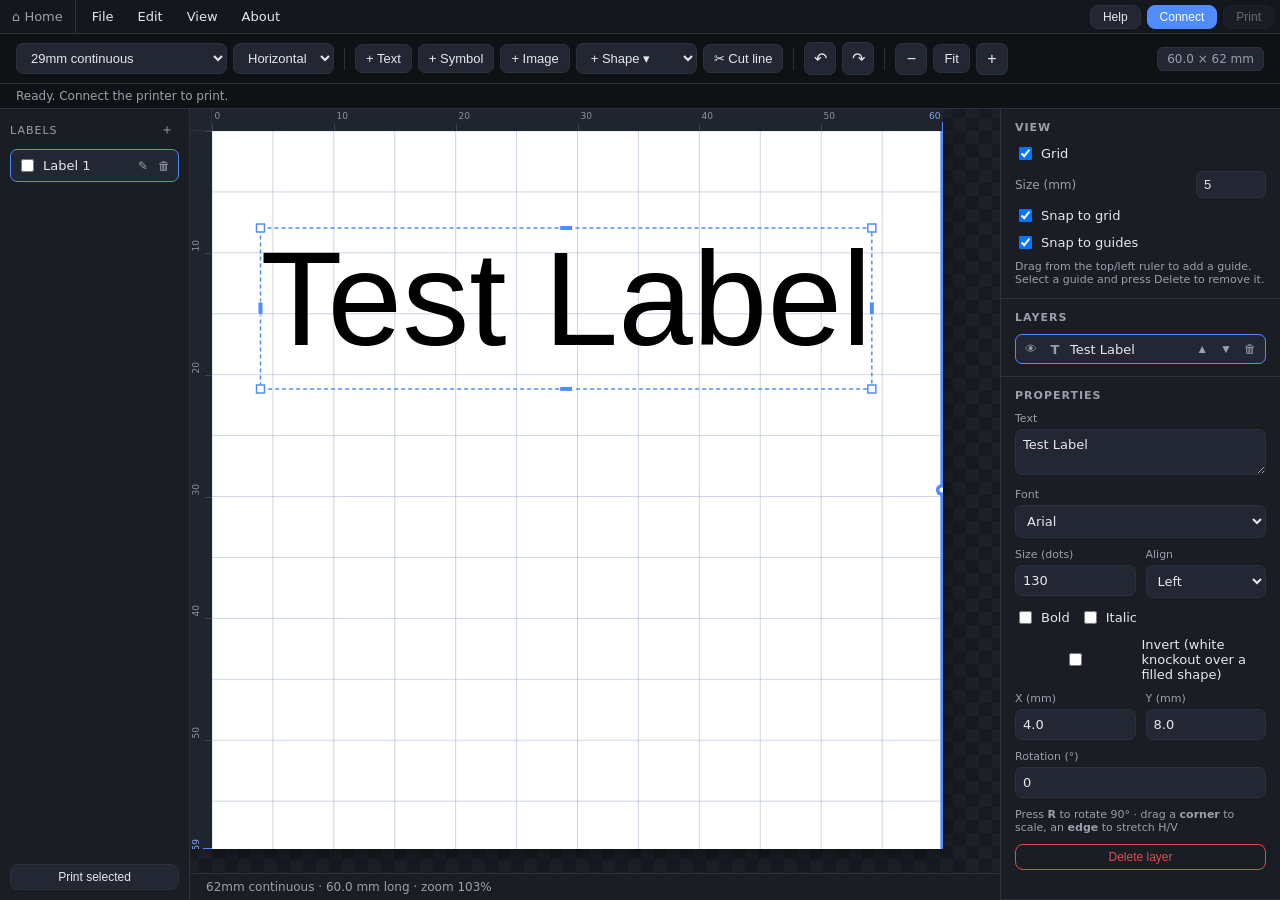
==== app.html @ 12573961 "add landing page, move editor to app.html" ====
<!DOCTYPE html>
<html lang="en">
<head>
  <meta charset="UTF-8" />
  <meta name="viewport" content="width=device-width, initial-scale=1.0" />
  <title>QL-700 Label Studio</title>
  <meta name="theme-color" content="#181b22" />
  <link rel="manifest" href="manifest.webmanifest" />
  <link rel="icon" href="icons/icon-192.png" type="image/png" />
  <link rel="stylesheet" href="style.css" />
</head>
<body>
  <!-- traditional menu bar -->
  <nav class="menubar" id="menubar">
    <a class="menubar-home" href="./" title="About QL-700 Label Studio, setup guide">⌂ Home</a>
    <div class="menu" data-menu="file">File
      <div class="dropdown">
        <button data-action="new-label">New label</button>
        <button data-action="import">Import…</button>
        <button data-action="import-pdf">Import shipping PDF…</button>
        <div class="mdiv"></div>
        <button data-action="export-label">Export label…</button>
        <button data-action="export-project">Export project…</button>
        <div class="mdiv"></div>
        <button data-action="template">Template data…</button>
        <button data-action="print-selected">Print selected labels</button>
      </div>
    </div>
    <div class="menu" data-menu="edit">Edit
      <div class="dropdown">
        <button data-action="undo">Undo <span class="ks">Ctrl+Z</span></button>
        <button data-action="redo">Redo <span class="ks">Ctrl+Y</span></button>
        <div class="mdiv"></div>
        <button data-action="cut">Cut <span class="ks">Ctrl+X</span></button>
        <button data-action="copy">Copy <span class="ks">Ctrl+C</span></button>
        <button data-action="paste">Paste <span class="ks">Ctrl+V</span></button>
        <button data-action="delete">Delete <span class="ks">Del</span></button>
      </div>
    </div>
    <div class="menu" data-menu="view">View
      <div class="dropdown">
        <button data-action="toggle-grid">Toggle grid</button>
        <button data-action="toggle-snap-grid">Toggle snap to grid</button>
        <button data-action="toggle-snap-guides">Toggle snap to guides</button>
        <div class="mdiv"></div>
        <button data-action="zoom-in">Zoom in</button>
        <button data-action="zoom-out">Zoom out</button>
        <button data-action="zoom-fit">Fit</button>
      </div>
    </div>
    <div class="menu" data-menu="about">About
      <div class="dropdown">
        <button data-action="about">About QL-700 Label Studio</button>
        <button data-action="home">Setup guide &amp; intro (home page)</button>
      </div>
    </div>
    <div class="menubar-spacer"></div>
    <div class="menubar-conn">
      <button id="help-btn" class="btn sm">Help</button>
      <button id="connect" class="btn primary sm">Connect</button>
      <button id="print" class="btn sm" disabled>Print</button>
    </div>
  </nav>

  <header>
    <div class="toolbar">
      <select id="media" class="ctl"></select>
      <select id="orientation" class="ctl">
        <option value="h">Horizontal</option>
        <option value="v">Vertical</option>
      </select>
      <span class="sep"></span>
      <button id="add-text" class="ctl">+ Text</button>
      <button id="add-symbol" class="ctl">+ Symbol</button>
      <button id="add-image" class="ctl">+ Image</button>
      <select id="add-shape" class="ctl">
        <option value="">+ Shape ▾</option>
        <option value="rect">Rectangle</option>
        <option value="square">Square</option>
        <option value="roundrect">Rounded rect</option>
        <option value="circle">Circle</option>
      </select>
      <button id="add-cut" class="ctl">✂ Cut line</button>
      <button id="tpl-btn" class="ctl accent hidden">▦ Template data</button>
      <input id="image-file" type="file" accept="image/*" hidden />
      <input id="import-file" type="file" accept=".json,application/json" hidden />
      <input id="import-pdf-file" type="file" accept=".pdf,application/pdf" multiple hidden />
      <span class="sep"></span>
      <button id="undo" class="ctl icon" title="Undo (Ctrl+Z)" disabled>↶</button>
      <button id="redo" class="ctl icon" title="Redo (Ctrl+Y)" disabled>↷</button>
      <span class="sep"></span>
      <button id="zoom-out" class="ctl icon">−</button>
      <button id="zoom-fit" class="ctl">Fit</button>
      <button id="zoom-in" class="ctl icon">+</button>
    </div>
    <div class="conn">
      <span id="dims-badge" class="badge"></span>
    </div>
  </header>

  <div id="status" class="status info">Ready.</div>

  <main>
    <aside class="filepicker">
      <div class="fp-head">
        <span>Labels</span>
        <button id="new-label" class="mini" title="New label">＋</button>
      </div>
      <div id="label-list" class="label-list"></div>
      <button id="print-selected" class="btn small full">Print selected</button>
    </aside>

    <section class="stage-wrap">
      <div id="stage" class="stage">
        <div class="ruler-corner"></div>
        <canvas id="ruler-top" class="ruler-top"></canvas>
        <canvas id="ruler-left" class="ruler-left"></canvas>
        <div id="surface" class="surface">
          <canvas id="label" class="label-canvas"></canvas>
          <canvas id="overlay" class="overlay-canvas"></canvas>
        </div>
      </div>
      <div id="readout" class="readout"></div>
    </section>

    <aside class="sidebar">
      <div class="panel">
        <h2>View</h2>
        <div class="view-controls">
          <label class="chk"><input id="grid-on" type="checkbox" checked> Grid</label>
          <label class="vf">Size (mm)<input id="grid-size" type="number" min="1" max="30" step="0.5" value="5"></label>
          <label class="chk"><input id="snap-grid" type="checkbox" checked> Snap to grid</label>
          <label class="chk"><input id="snap-guides" type="checkbox" checked> Snap to guides</label>
          <div class="hint">Drag from the top/left ruler to add a guide. Select a guide and press Delete to remove it.</div>
        </div>
      </div>
      <div class="panel">
        <h2>Layers</h2>
        <div id="layers" class="layers"></div>
      </div>
      <div class="panel grow">
        <h2>Properties</h2>
        <div id="props" class="props"></div>
      </div>
    </aside>
  </main>

  <!-- template data modal -->
  <div id="modal" class="modal hidden">
    <div class="modal-box">
      <div class="modal-head"><span>Template data</span><button id="modal-close" class="mini">×</button></div>
      <div class="modal-body">
        <div id="tpl-info" class="tpl-info"></div>
        <div class="tpl-table-wrap"><table id="tpl-table"></table></div>
        <textarea id="tpl-text" class="tpl-text hidden" spellcheck="false"></textarea>
      </div>
      <div class="modal-foot">
        <button id="tpl-add-row" class="ctl">+ Row</button>
        <button id="tpl-free" class="ctl">Free edit</button>
        <span class="menubar-spacer"></span>
        <button id="tpl-print" class="btn primary">Print rows…</button>
      </div>
    </div>
  </div>

  <!-- print queue modal -->
  <div id="printq" class="modal hidden">
    <div class="modal-box">
      <div class="modal-head"><span>Print queue</span><button id="pq-close" class="mini">×</button></div>
      <div class="modal-body">
        <div id="pq-progress" class="pq-progress"></div>
        <div id="pq-preview-wrap" class="pq-preview-wrap"><img id="pq-preview" class="pq-preview" alt="label preview"></div>
        <div id="pq-list" class="pq-list"></div>
      </div>
      <div class="modal-foot">
        <button id="pq-next" class="btn primary">Print next ▶</button>
        <button id="pq-auto" class="ctl">Auto print all</button>
        <span class="menubar-spacer"></span>
        <button id="pq-cancel" class="ctl">Cancel</button>
      </div>
    </div>
  </div>

  <!-- help modal -->
  <div id="help" class="modal hidden">
    <div class="modal-box">
      <div class="modal-head"><span>How to set up &amp; print</span><button id="help-close" class="mini">×</button></div>
      <div class="modal-body help-body">
        <h3>1. Requirements</h3>
        <ul>
          <li>Use <b>Google Chrome</b> or <b>Microsoft Edge</b> — WebUSB isn't supported in Firefox or Safari.</li>
          <li>Open this page over HTTPS or <code>http://localhost</code> (not a <code>file://</code> path). The <a href="./">home page</a> has the full illustrated guide.</li>
          <li>Windows: you'll install a generic driver once with Zadig (below). Mac/Linux usually work without it.</li>
        </ul>

        <h3>2. Take the printer out of “Editor Lite” mode</h3>
        <p>The QL-700 has an <b>Editor Lite</b> button with a green LED. While it's lit, the printer only shows up as a USB flash drive and can't be driven. <b>Press and hold the Editor Lite button (about 1 second) until the green LED turns off.</b></p>

        <h3>3. Install the WinUSB driver with Zadig (Windows only)</h3>
        <p>Chrome can only reach the printer through the generic <b>WinUSB</b> driver, so you swap Brother's driver once:</p>
        <ol>
          <li>Download <b>Zadig</b> from <a href="https://zadig.akeo.ie" target="_blank" rel="noopener">zadig.akeo.ie</a> and run it.</li>
          <li>Menu → <b>Options → List All Devices</b>.</li>
          <li>In the dropdown, select <b>QL-700</b>. Confirm the USB ID reads <code>04F9&nbsp;2042</code> — <b>not</b> <code>2049</code> (that's the flash-drive mode from step 2; finish step 2 first).</li>
          <li>Set the target driver on the right to <b>WinUSB</b>, then click <b>Replace Driver</b> (or Install Driver).</li>
          <li>Unplug and replug the printer's USB cable.</li>
        </ol>
        <p class="warn">⚠ This replaces Brother's driver, so Brother's own P-touch / QL software won't print until you revert it (see step 6). Be careful to pick <b>QL-700</b> in Zadig and nothing else.</p>

        <h3>4. Connect</h3>
        <p>Click <b>Connect</b> (top-right) and choose <b>QL-700</b> in the browser's device picker. The button becomes <b>Reconnect</b> once linked, and it reconnects automatically next time.</p>

        <h3>5. Choose your label &amp; print</h3>
        <ul>
          <li>Pick the tape in the top-left dropdown to match the roll you loaded: <b>62mm / 29mm continuous</b>, or a <b>die-cut</b> size such as <b>29×90mm address labels</b>.</li>
          <li>Design your label, then click <b>Print</b>.</li>
          <li>A <b>red flashing LED</b> almost always means the tape you selected doesn't match the roll that's loaded — pick the matching size.</li>
        </ul>

        <h3>6. Going back to Brother's software</h3>
        <p>Open <b>Device Manager</b>, find <b>QL-700</b> under “Universal Serial Bus devices”, right-click → <b>Uninstall device</b> (tick “Delete the driver software”), then re-run Brother's installer to restore their driver.</p>
      </div>
    </div>
  </div>

  <!-- unsupported browser warning -->
  <div id="browser-warn" class="modal hidden">
    <div class="modal-box sm">
      <div class="modal-head"><span>Use Chrome to print</span><button id="bw-close" class="mini">×</button></div>
      <div class="modal-body help-body">
        <p>This app connects to the QL-700 with <b>WebUSB</b>, which only works in <b>Google Chrome</b>, <b>Microsoft Edge</b>, or another Chromium-based browser.</p>
        <p>Your current browser doesn't support it, so <b>printing won't work here</b>. Please open this page in <b>Google Chrome</b> to connect and print.</p>
        <p class="muted">You can still design and export labels in this browser — only printing is unavailable.</p>
      </div>
    </div>
  </div>

  <!-- about modal -->
  <div id="about" class="modal hidden">
    <div class="modal-box sm">
      <div class="modal-head"><span>About</span><button id="about-close" class="mini">×</button></div>
      <div class="modal-body about-body">
        <h3>QL-700 Label Studio</h3>
        <p>A WebUSB label designer for the Brother QL-700. Design multi-element labels, use templates with variable data, and print with cut lines — no drivers beyond WinUSB.</p>
        <p class="muted">Files are saved as versioned JSON (format <code>ql700-label</code> v1). Your workspace is auto-saved in this browser.</p>
      </div>
    </div>
  </div>

  <script type="module" src="js/app.js"></script>
  <script>
    // Offline support (GitHub Pages / any HTTPS host). Skipped on localhost so a
    // dev server's edits aren't masked by the cache.
    if ('serviceWorker' in navigator && location.hostname !== 'localhost' && location.hostname !== '127.0.0.1') {
      navigator.serviceWorker.register('./sw.js').catch(() => {});
    }
  </script>
</body>
</html>
---- style.css ----
:root {
  --bg: #0f1115; --panel: #1a1d24; --panel2: #232733; --text: #e6e8ee;
  --muted: #9aa0ac; --accent: #4f8cff; --ok: #2ecc71; --err: #ff5a5a;
  --border: #2c313c; --danger: #e5484d;
}
* { box-sizing: border-box; }
html, body { height: 100%; }
body {
  margin: 0; overflow: hidden;
  font-family: system-ui, -apple-system, Segoe UI, Roboto, sans-serif;
  background: var(--bg); color: var(--text);
  display: flex; flex-direction: column;
}

/* menu bar */
.menubar { display: flex; align-items: stretch; background: #14171d; border-bottom: 1px solid var(--border); flex: none; height: 34px; padding: 0 6px; }
.menu { position: relative; display: flex; align-items: center; padding: 0 12px; font-size: 13px; cursor: pointer; user-select: none; }
.menu:hover, .menu.open { background: var(--panel2); }
.menu .dropdown { display: none; position: absolute; top: 100%; left: 0; min-width: 200px; background: #1d2129; border: 1px solid var(--border); border-radius: 0 0 8px 8px; box-shadow: 0 8px 24px rgba(0,0,0,0.5); z-index: 50; padding: 4px; }
.menu.open .dropdown { display: block; }
.dropdown button { display: flex; justify-content: space-between; gap: 20px; width: 100%; background: none; border: none; color: var(--text); text-align: left; padding: 7px 10px; border-radius: 6px; font-size: 13px; cursor: pointer; }
.dropdown button:hover { background: var(--accent); color: #fff; }
.dropdown .ks { color: var(--muted); font-size: 11px; }
.dropdown button:hover .ks { color: #dbe6ff; }
.mdiv { height: 1px; background: var(--border); margin: 4px 6px; }
.menubar-spacer { flex: 1; }
.menubar-conn { display: flex; align-items: center; gap: 6px; }
.btn.sm { padding: 4px 12px; font-size: 12px; }

/* header */
header {
  display: flex; align-items: center; gap: 16px;
  padding: 8px 16px; border-bottom: 1px solid var(--border); flex: none;
}
.brand { font-size: 15px; font-weight: 600; white-space: nowrap; }
.brand span { color: var(--muted); font-weight: 400; }
.toolbar { display: flex; align-items: center; gap: 6px; flex: 1; flex-wrap: wrap; }
.conn { display: flex; align-items: center; gap: 8px; }
.sep { width: 1px; height: 22px; background: var(--border); margin: 0 4px; }

.ctl {
  background: var(--panel2); color: var(--text); border: 1px solid var(--border);
  padding: 6px 10px; border-radius: 7px; font-size: 13px; cursor: pointer;
}
.ctl:hover { border-color: var(--accent); }
.ctl.icon { width: 32px; text-align: center; font-size: 16px; padding: 6px 0; }
.ctl.accent { border-color: var(--accent); color: #cfe0ff; }
.ctl.accent:hover { background: var(--accent); color: #fff; }
.ctl.hidden { display: none; }
select.ctl { cursor: pointer; }

.btn {
  background: var(--panel2); color: var(--text); border: 1px solid var(--border);
  padding: 7px 16px; border-radius: 8px; cursor: pointer; font-size: 13px;
}
.btn:hover { border-color: var(--accent); }
.btn.primary { background: var(--accent); border-color: var(--accent); color: #fff; }
.btn.danger { background: transparent; border-color: var(--danger); color: var(--danger); }
.btn.small { padding: 5px 10px; font-size: 12px; }
.btn:disabled { opacity: 0.4; cursor: not-allowed; }
.badge {
  font-size: 12px; color: var(--muted); background: var(--panel2);
  border: 1px solid var(--border); padding: 4px 9px; border-radius: 6px; white-space: nowrap;
}

.status {
  padding: 5px 16px; font-size: 12px; flex: none;
  border-bottom: 1px solid var(--border);
}
.status.ok { color: var(--ok); } .status.error { color: var(--err); } .status.info { color: var(--muted); }

/* main split */
main { flex: 1; display: flex; min-height: 0; }
.stage-wrap { flex: 1; display: flex; flex-direction: column; min-width: 0; }

/* left file picker */
.filepicker { width: 190px; flex: none; border-right: 1px solid var(--border); background: var(--panel); display: flex; flex-direction: column; min-height: 0; padding: 10px; }
.fp-head { display: flex; align-items: center; justify-content: space-between; font-size: 11px; letter-spacing: 1px; text-transform: uppercase; color: var(--muted); margin-bottom: 8px; }
.label-list { flex: 1; overflow: auto; display: flex; flex-direction: column; gap: 3px; margin-bottom: 8px; }
.lfile { display: flex; align-items: center; gap: 6px; padding: 6px 6px; border: 1px solid transparent; border-radius: 7px; cursor: pointer; font-size: 13px; }
.lfile:hover { background: var(--panel2); }
.lfile.active { background: var(--panel2); border-color: var(--accent); }
.lfile .lname { flex: 1; overflow: hidden; text-overflow: ellipsis; white-space: nowrap; }
.lfile .lname-edit { flex: 1; background: var(--bg); border: 1px solid var(--accent); color: var(--text); border-radius: 5px; padding: 3px 5px; font-size: 13px; }
.lfile button { background: none; border: none; color: var(--muted); cursor: pointer; font-size: 12px; padding: 1px 2px; }
.lfile button:hover { color: var(--text); }
.tpl-badge { background: var(--accent); color: #fff; font-size: 9px; padding: 1px 5px; border-radius: 8px; vertical-align: middle; }
.mini { background: none; border: none; color: var(--muted); cursor: pointer; font-size: 14px; padding: 2px 5px; border-radius: 5px; }
.mini:hover { color: var(--text); background: var(--panel2); }
.btn.full { width: 100%; }

/* modal */
.modal { position: fixed; inset: 0; background: rgba(0,0,0,0.55); display: flex; align-items: center; justify-content: center; z-index: 100; }
.modal.hidden { display: none; }
.modal-box { background: var(--panel); border: 1px solid var(--border); border-radius: 12px; width: min(760px, 90vw); max-height: 82vh; display: flex; flex-direction: column; box-shadow: 0 20px 60px rgba(0,0,0,0.6); }
.modal-box.sm { width: min(440px, 90vw); }
.modal-head { display: flex; align-items: center; justify-content: space-between; padding: 14px 16px; border-bottom: 1px solid var(--border); font-weight: 600; font-size: 14px; }
.modal-body { padding: 16px; overflow: auto; }
.modal-foot { display: flex; align-items: center; gap: 8px; padding: 12px 16px; border-top: 1px solid var(--border); }
.tpl-info { font-size: 13px; color: var(--muted); margin-bottom: 12px; }
.tpl-info code { background: var(--panel2); padding: 1px 6px; border-radius: 4px; color: var(--text); }
.tpl-table-wrap { overflow: auto; max-height: 52vh; }
.tpl-table-wrap.hidden { display: none; }
.tpl-text { width: 100%; min-height: 300px; max-height: 52vh; background: var(--bg); border: 1px solid var(--border); color: var(--text); border-radius: 8px; padding: 10px 12px; font-family: ui-monospace, Menlo, Consolas, monospace; font-size: 13px; line-height: 1.7; resize: vertical; white-space: pre; overflow: auto; }
.tpl-text.hidden { display: none; }
#tpl-table { border-collapse: collapse; width: 100%; font-size: 13px; }
#tpl-table th, #tpl-table td { border: 1px solid var(--border); padding: 4px 6px; text-align: left; }
#tpl-table th { background: var(--panel2); color: var(--muted); font-weight: 500; position: sticky; top: 0; }
#tpl-table td.rn { color: var(--muted); text-align: center; width: 32px; }
#tpl-table th.pr, #tpl-table td.pr { text-align: center; width: 46px; }
#tpl-table tr.off td:not(.pr) { opacity: 0.4; }
.pq-progress { font-size: 13px; color: var(--text); margin-bottom: 10px; }
.pq-preview-wrap { background: repeating-conic-gradient(#2a2f3a 0% 25%, #232733 0% 50%) 0 0 / 16px 16px; border: 1px solid var(--border); border-radius: 8px; padding: 14px; margin-bottom: 12px; display: flex; align-items: center; justify-content: center; min-height: 120px; max-height: 46vh; overflow: hidden; }
.pq-preview { max-width: 100%; max-height: 42vh; background: #fff; image-rendering: auto; box-shadow: 0 2px 14px rgba(0,0,0,0.55); }
.pq-list { display: flex; flex-direction: column; gap: 3px; max-height: 24vh; overflow: auto; }
.pq-item { display: flex; align-items: center; gap: 8px; padding: 5px 8px; border-radius: 6px; font-size: 13px; background: var(--panel2); border: 1px solid transparent; cursor: pointer; }
.pq-item:hover { border-color: var(--accent); }
.pq-item .pq-st { width: 16px; text-align: center; color: var(--muted); flex: none; }
.pq-item .pq-thumb { height: 24px; max-width: 110px; background: #fff; border-radius: 2px; image-rendering: auto; flex: none; object-fit: contain; }
.pq-item .pq-nm { overflow: hidden; text-overflow: ellipsis; white-space: nowrap; }
.pq-item .pq-pieces { margin-left: auto; color: var(--muted); font-size: 11px; flex: none; }
.pq-item.done { color: var(--muted); }
.pq-item.done .pq-st { color: var(--ok); }
.pq-item.cur { border-color: var(--accent); }
.pq-item.cur .pq-st { color: var(--accent); }
#tpl-table input { width: 100%; min-width: 90px; background: var(--bg); border: 1px solid var(--border); color: var(--text); border-radius: 5px; padding: 5px 6px; font-size: 13px; }
.help-body { font-size: 13px; line-height: 1.6; }
.help-body h3 { font-size: 14px; margin: 18px 0 6px; color: var(--text); }
.help-body h3:first-child { margin-top: 0; }
.help-body p { margin: 0 0 8px; }
.help-body ul, .help-body ol { margin: 0 0 8px; padding-left: 20px; }
.help-body li { margin: 3px 0; }
.help-body code { background: var(--panel2); padding: 1px 6px; border-radius: 4px; }
.help-body a { color: var(--accent); }
.help-body .warn { background: rgba(229,72,77,0.12); border: 1px solid var(--danger); color: #ffb4b6; padding: 8px 10px; border-radius: 8px; }
.help-body .muted { color: var(--muted); }

.about-body h3 { margin: 0 0 8px; }
.about-body p { font-size: 13px; line-height: 1.5; margin: 0 0 10px; }
.about-body .muted { color: var(--muted); }
.about-body code { background: var(--panel2); padding: 1px 5px; border-radius: 4px; }

.stage {
  flex: 1; position: relative; overflow: hidden;
  background:
    repeating-conic-gradient(#171a21 0% 25%, #1c2029 0% 50%) 22px 22px / 26px 26px;
  touch-action: none; user-select: none;
}
.ruler-corner { position: absolute; left: 0; top: 0; width: 22px; height: 22px; background: #20242e; border-right: 1px solid var(--border); border-bottom: 1px solid var(--border); z-index: 3; }
.ruler-top { position: absolute; top: 0; height: 22px; z-index: 2; }
.ruler-left { position: absolute; left: 0; width: 22px; z-index: 2; }
.surface { position: absolute; }
.label-canvas { position: absolute; left: 0; top: 0; background: #fff; box-shadow: 0 3px 20px rgba(0,0,0,0.55); image-rendering: pixelated; }
.overlay-canvas { position: absolute; left: 0; top: 0; pointer-events: none; }

.readout { flex: none; padding: 6px 16px; font-size: 12px; color: var(--muted); border-top: 1px solid var(--border); background: var(--panel); }

/* sidebar */
.sidebar {
  width: 280px; flex: none; border-left: 1px solid var(--border);
  background: var(--panel); display: flex; flex-direction: column; min-height: 0;
}
.panel { padding: 12px 14px; border-bottom: 1px solid var(--border); display: flex; flex-direction: column; min-height: 0; }
.panel.grow { flex: 1; overflow: auto; }
.panel h2 { font-size: 11px; letter-spacing: 1px; text-transform: uppercase; color: var(--muted); margin: 0 0 10px; }

.layers { max-height: 34vh; overflow: auto; display: flex; flex-direction: column; gap: 3px; }
.layer {
  display: flex; align-items: center; gap: 6px; padding: 5px 6px;
  border: 1px solid transparent; border-radius: 7px; cursor: pointer; font-size: 13px;
}
.layer:hover { background: var(--panel2); }
.layer.sel { background: var(--panel2); border-color: var(--accent); }
.layer .ico { width: 18px; text-align: center; color: var(--muted); font-weight: 700; }
.layer .nm { flex: 1; overflow: hidden; text-overflow: ellipsis; white-space: nowrap; }
.layer button { background: none; border: none; color: var(--muted); cursor: pointer; font-size: 12px; padding: 2px 3px; border-radius: 4px; }
.layer button:hover { color: var(--text); background: #2f3542; }
.empty { color: var(--muted); font-size: 12px; padding: 8px 2px; }

/* properties */
.props { display: flex; flex-direction: column; gap: 10px; }
.pf { display: block; font-size: 11px; color: var(--muted); }
.pf > div { margin-top: 4px; }
.prow { display: flex; gap: 10px; }
.prow .pf { flex: 1; }
.props input, .props select, .props textarea {
  width: 100%; background: var(--panel2); border: 1px solid var(--border); color: var(--text);
  border-radius: 7px; padding: 7px; font-size: 13px; font-family: inherit;
}
.props textarea { resize: vertical; }
.chk { display: flex; align-items: center; gap: 6px; font-size: 13px; color: var(--text); }
.hint { font-size: 11px; color: var(--muted); }
.view-controls { display: flex; flex-direction: column; gap: 8px; }
.view-controls .vf { display: flex; align-items: center; justify-content: space-between; gap: 8px; font-size: 12px; color: var(--muted); }
.view-controls .vf input { width: 70px; background: var(--panel2); border: 1px solid var(--border); color: var(--text); border-radius: 6px; padding: 5px 7px; font-size: 13px; }

.symgrid { display: grid; grid-template-columns: repeat(8, 1fr); gap: 4px; max-height: 168px; overflow-y: auto; padding: 2px; }
.symbtn { background: var(--panel2); border: 1px solid var(--border); color: var(--text); border-radius: 6px; padding: 6px 0; cursor: pointer; font-size: 16px; line-height: 1.1; }
.symbtn:hover { border-color: var(--accent); }
.symbtn.cur { border-color: var(--accent); background: #2b3550; }

/* landing-page link in the editor menubar */
.menubar-home { display: flex; align-items: center; padding: 0 12px 0 6px; font-size: 13px; color: var(--muted); text-decoration: none; border-right: 1px solid var(--border); margin-right: 4px; }
.menubar-home:hover { color: var(--text); }
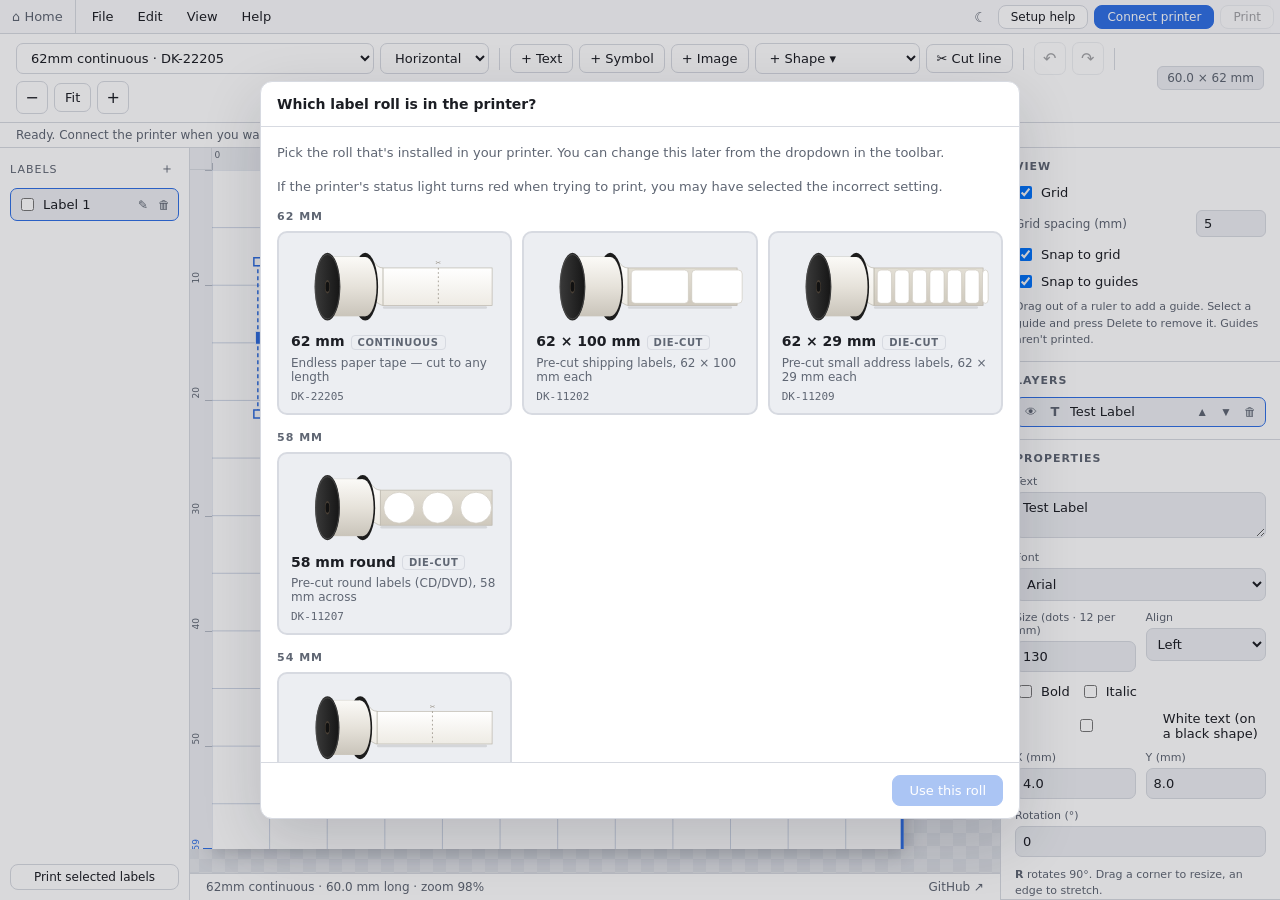
==== commit eaddc2aa: "label selector & general updates" ====
--- a/app.html
+++ b/app.html
@@ -4,23 +4,27 @@
   <meta charset="UTF-8" />
   <meta name="viewport" content="width=device-width, initial-scale=1.0" />
   <title>QL-700 Label Studio</title>
-  <meta name="theme-color" content="#181b22" />
+  <meta name="theme-color" content="#fafafc" />
   <link rel="manifest" href="manifest.webmanifest" />
   <link rel="icon" href="icons/icon-192.png" type="image/png" />
+  <script>
+    // Apply the saved theme before the stylesheet paints so there's no flash. Light is the default.
+    try { document.documentElement.dataset.theme = localStorage.getItem('ql700-theme') === 'dark' ? 'dark' : 'light'; } catch (_) {}
+  </script>
   <link rel="stylesheet" href="style.css" />
 </head>
 <body>
   <!-- traditional menu bar -->
   <nav class="menubar" id="menubar">
-    <a class="menubar-home" href="./" title="About QL-700 Label Studio, setup guide">⌂ Home</a>
+    <a class="menubar-home" href="./" title="Home page: introduction and printer setup guide">⌂ Home</a>
     <div class="menu" data-menu="file">File
       <div class="dropdown">
         <button data-action="new-label">New label</button>
-        <button data-action="import">Import…</button>
+        <button data-action="import">Import label file…</button>
         <button data-action="import-pdf">Import shipping PDF…</button>
         <div class="mdiv"></div>
-        <button data-action="export-label">Export label…</button>
-        <button data-action="export-project">Export project…</button>
+        <button data-action="export-label">Export this label…</button>
+        <button data-action="export-project">Export all labels…</button>
         <div class="mdiv"></div>
         <button data-action="template">Template data…</button>
         <button data-action="print-selected">Print selected labels</button>
@@ -39,49 +43,55 @@
     </div>
     <div class="menu" data-menu="view">View
       <div class="dropdown">
-        <button data-action="toggle-grid">Toggle grid</button>
-        <button data-action="toggle-snap-grid">Toggle snap to grid</button>
-        <button data-action="toggle-snap-guides">Toggle snap to guides</button>
+        <button data-action="toggle-grid" data-check="grid"><span class="tick">✓</span>Grid</button>
+        <button data-action="toggle-snap-grid" data-check="snapGrid"><span class="tick">✓</span>Snap to grid</button>
+        <button data-action="toggle-snap-guides" data-check="snapGuides"><span class="tick">✓</span>Snap to guides</button>
         <div class="mdiv"></div>
         <button data-action="zoom-in">Zoom in</button>
         <button data-action="zoom-out">Zoom out</button>
-        <button data-action="zoom-fit">Fit</button>
-      </div>
-    </div>
-    <div class="menu" data-menu="about">About
-      <div class="dropdown">
+        <button data-action="zoom-fit">Fit label to window</button>
+        <div class="mdiv"></div>
+        <button data-action="toggle-theme" data-check="dark"><span class="tick">✓</span>Dark theme</button>
+      </div>
+    </div>
+    <div class="menu" data-menu="about">Help
+      <div class="dropdown">
+        <button data-action="help">Printer setup &amp; printing…</button>
+        <button data-action="roll">Choose label roll…</button>
+        <button data-action="home">Home page (full guide)</button>
+        <div class="mdiv"></div>
         <button data-action="about">About QL-700 Label Studio</button>
-        <button data-action="home">Setup guide &amp; intro (home page)</button>
       </div>
     </div>
     <div class="menubar-spacer"></div>
     <div class="menubar-conn">
-      <button id="help-btn" class="btn sm">Help</button>
-      <button id="connect" class="btn primary sm">Connect</button>
-      <button id="print" class="btn sm" disabled>Print</button>
+      <button id="theme-btn" class="mini" title="Switch to dark theme">☾</button>
+      <button id="help-btn" class="btn sm">Setup help</button>
+      <button id="connect" class="btn primary sm" title="Connect to the QL-700 over USB">Connect printer</button>
+      <button id="print" class="btn sm" disabled title="Connect the printer first">Print</button>
     </div>
   </nav>
 
   <header>
     <div class="toolbar">
-      <select id="media" class="ctl"></select>
-      <select id="orientation" class="ctl">
+      <select id="media" class="ctl" title="Tape — choose the roll that's loaded in the printer"></select>
+      <select id="orientation" class="ctl" title="How the label is shown on screen">
         <option value="h">Horizontal</option>
         <option value="v">Vertical</option>
       </select>
       <span class="sep"></span>
-      <button id="add-text" class="ctl">+ Text</button>
-      <button id="add-symbol" class="ctl">+ Symbol</button>
-      <button id="add-image" class="ctl">+ Image</button>
-      <select id="add-shape" class="ctl">
+      <button id="add-text" class="ctl" title="Add a text layer">+ Text</button>
+      <button id="add-symbol" class="ctl" title="Add a symbol (★ ✓ ⚠ …)">+ Symbol</button>
+      <button id="add-image" class="ctl" title="Add an image — it's converted to black &amp; white dots">+ Image</button>
+      <select id="add-shape" class="ctl" title="Add a shape">
         <option value="">+ Shape ▾</option>
         <option value="rect">Rectangle</option>
         <option value="square">Square</option>
-        <option value="roundrect">Rounded rect</option>
+        <option value="roundrect">Rounded rectangle</option>
         <option value="circle">Circle</option>
       </select>
-      <button id="add-cut" class="ctl">✂ Cut line</button>
-      <button id="tpl-btn" class="ctl accent hidden">▦ Template data</button>
+      <button id="add-cut" class="ctl" title="Add a cut line — the printer cuts the label into pieces here">✂ Cut line</button>
+      <button id="tpl-btn" class="ctl accent hidden" title="Fill in the {{variables}} used on this label">▦ Template data</button>
       <input id="image-file" type="file" accept="image/*" hidden />
       <input id="import-file" type="file" accept=".json,application/json" hidden />
       <input id="import-pdf-file" type="file" accept=".pdf,application/pdf" multiple hidden />
@@ -89,12 +99,12 @@
       <button id="undo" class="ctl icon" title="Undo (Ctrl+Z)" disabled>↶</button>
       <button id="redo" class="ctl icon" title="Redo (Ctrl+Y)" disabled>↷</button>
       <span class="sep"></span>
-      <button id="zoom-out" class="ctl icon">−</button>
-      <button id="zoom-fit" class="ctl">Fit</button>
-      <button id="zoom-in" class="ctl icon">+</button>
+      <button id="zoom-out" class="ctl icon" title="Zoom out">−</button>
+      <button id="zoom-fit" class="ctl" title="Fit the label to the window">Fit</button>
+      <button id="zoom-in" class="ctl icon" title="Zoom in">+</button>
     </div>
     <div class="conn">
-      <span id="dims-badge" class="badge"></span>
+      <span id="dims-badge" class="badge" title="Label size: length × tape width"></span>
     </div>
   </header>
 
@@ -107,7 +117,7 @@
         <button id="new-label" class="mini" title="New label">＋</button>
       </div>
       <div id="label-list" class="label-list"></div>
-      <button id="print-selected" class="btn small full">Print selected</button>
+      <button id="print-selected" class="btn small full" title="Print every label ticked above, one after another">Print selected labels</button>
     </aside>
 
     <section class="stage-wrap">
@@ -120,7 +130,10 @@
           <canvas id="overlay" class="overlay-canvas"></canvas>
         </div>
       </div>
-      <div id="readout" class="readout"></div>
+      <div class="readout">
+        <span id="readout"></span>
+        <a class="readout-link" href="https://github.com/fipppi/ql700-printer" target="_blank" rel="noopener" title="Source code, issues and pull requests on GitHub">GitHub ↗</a>
+      </div>
     </section>
 
     <aside class="sidebar">
@@ -128,10 +141,10 @@
         <h2>View</h2>
         <div class="view-controls">
           <label class="chk"><input id="grid-on" type="checkbox" checked> Grid</label>
-          <label class="vf">Size (mm)<input id="grid-size" type="number" min="1" max="30" step="0.5" value="5"></label>
+          <label class="vf">Grid spacing (mm)<input id="grid-size" type="number" min="1" max="30" step="0.5" value="5"></label>
           <label class="chk"><input id="snap-grid" type="checkbox" checked> Snap to grid</label>
           <label class="chk"><input id="snap-guides" type="checkbox" checked> Snap to guides</label>
-          <div class="hint">Drag from the top/left ruler to add a guide. Select a guide and press Delete to remove it.</div>
+          <div class="hint">Drag out of a ruler to add a guide. Select a guide and press Delete to remove it. Guides aren't printed.</div>
         </div>
       </div>
       <div class="panel">
@@ -155,10 +168,10 @@
         <textarea id="tpl-text" class="tpl-text hidden" spellcheck="false"></textarea>
       </div>
       <div class="modal-foot">
-        <button id="tpl-add-row" class="ctl">+ Row</button>
-        <button id="tpl-free" class="ctl">Free edit</button>
+        <button id="tpl-add-row" class="ctl">Add row</button>
+        <button id="tpl-free" class="ctl" title="Paste or type all rows as plain text">Edit as text</button>
         <span class="menubar-spacer"></span>
-        <button id="tpl-print" class="btn primary">Print rows…</button>
+        <button id="tpl-print" class="btn primary">Print ticked rows…</button>
       </div>
     </div>
   </div>
@@ -169,12 +182,12 @@
       <div class="modal-head"><span>Print queue</span><button id="pq-close" class="mini">×</button></div>
       <div class="modal-body">
         <div id="pq-progress" class="pq-progress"></div>
-        <div id="pq-preview-wrap" class="pq-preview-wrap"><img id="pq-preview" class="pq-preview" alt="label preview"></div>
+        <div id="pq-preview-wrap" class="pq-preview-wrap"><img id="pq-preview" class="pq-preview" alt="Preview of the selected label"></div>
         <div id="pq-list" class="pq-list"></div>
       </div>
       <div class="modal-foot">
         <button id="pq-next" class="btn primary">Print next ▶</button>
-        <button id="pq-auto" class="ctl">Auto print all</button>
+        <button id="pq-auto" class="ctl" title="Print every remaining label without stopping">Print all remaining</button>
         <span class="menubar-spacer"></span>
         <button id="pq-cancel" class="ctl">Cancel</button>
       </div>
@@ -184,41 +197,55 @@
   <!-- help modal -->
   <div id="help" class="modal hidden">
     <div class="modal-box">
-      <div class="modal-head"><span>How to set up &amp; print</span><button id="help-close" class="mini">×</button></div>
+      <div class="modal-head"><span>Printer setup &amp; printing</span><button id="help-close" class="mini">×</button></div>
       <div class="modal-body help-body">
-        <h3>1. Requirements</h3>
-        <ul>
-          <li>Use <b>Google Chrome</b> or <b>Microsoft Edge</b> — WebUSB isn't supported in Firefox or Safari.</li>
-          <li>Open this page over HTTPS or <code>http://localhost</code> (not a <code>file://</code> path). The <a href="./">home page</a> has the full illustrated guide.</li>
-          <li>Windows: you'll install a generic driver once with Zadig (below). Mac/Linux usually work without it.</li>
-        </ul>
-
-        <h3>2. Take the printer out of “Editor Lite” mode</h3>
-        <p>The QL-700 has an <b>Editor Lite</b> button with a green LED. While it's lit, the printer only shows up as a USB flash drive and can't be driven. <b>Press and hold the Editor Lite button (about 1 second) until the green LED turns off.</b></p>
-
-        <h3>3. Install the WinUSB driver with Zadig (Windows only)</h3>
-        <p>Chrome can only reach the printer through the generic <b>WinUSB</b> driver, so you swap Brother's driver once:</p>
+        <p class="muted">Setup is a one-time job. The <a href="./">home page</a> has the same steps with screenshots.</p>
+
+        <h3>1. Use Chrome or Edge</h3>
+        <p>Printing uses WebUSB, which Firefox and Safari don't support. Open this page over HTTPS or <code>http://localhost</code>, not from a <code>file://</code> path.</p>
+
+        <h3>2. Turn off Editor Lite on the printer</h3>
+        <p>While the green <b>Editor Lite</b> light is on, the printer pretends to be a USB flash drive. <b>Hold the Editor Lite button for about a second until the light goes out.</b></p>
+
+        <h3>3. Windows only: swap the driver with Zadig</h3>
+        <p>Brother's driver blocks the browser, so give the printer the generic <b>WinUSB</b> driver instead. macOS and Linux usually don't need this.</p>
         <ol>
           <li>Download <b>Zadig</b> from <a href="https://zadig.akeo.ie" target="_blank" rel="noopener">zadig.akeo.ie</a> and run it.</li>
-          <li>Menu → <b>Options → List All Devices</b>.</li>
-          <li>In the dropdown, select <b>QL-700</b>. Confirm the USB ID reads <code>04F9&nbsp;2042</code> — <b>not</b> <code>2049</code> (that's the flash-drive mode from step 2; finish step 2 first).</li>
-          <li>Set the target driver on the right to <b>WinUSB</b>, then click <b>Replace Driver</b> (or Install Driver).</li>
-          <li>Unplug and replug the printer's USB cable.</li>
+          <li>Choose <b>Options → List All Devices</b>.</li>
+          <li>Select <b>QL-700</b> in the dropdown. The USB ID must read <code>04F9&nbsp;2042</code>. If it reads <code>2049</code>, Editor Lite is still on — go back to step 2.</li>
+          <li>Set the target driver to <b>WinUSB</b> and click <b>Replace Driver</b>.</li>
+          <li>Unplug the printer and plug it back in.</li>
         </ol>
-        <p class="warn">⚠ This replaces Brother's driver, so Brother's own P-touch / QL software won't print until you revert it (see step 6). Be careful to pick <b>QL-700</b> in Zadig and nothing else.</p>
+        <p class="warn">Only change the QL-700 entry. Brother's own software won't print again until you restore its driver (step 6).</p>
 
         <h3>4. Connect</h3>
-        <p>Click <b>Connect</b> (top-right) and choose <b>QL-700</b> in the browser's device picker. The button becomes <b>Reconnect</b> once linked, and it reconnects automatically next time.</p>
-
-        <h3>5. Choose your label &amp; print</h3>
+        <p>Click <b>Connect printer</b> (top right) and pick <b>QL-700</b> in the browser's device list. The status line turns green. Next time, the printer reconnects by itself.</p>
+
+        <h3>5. Print</h3>
         <ul>
-          <li>Pick the tape in the top-left dropdown to match the roll you loaded: <b>62mm / 29mm continuous</b>, or a <b>die-cut</b> size such as <b>29×90mm address labels</b>.</li>
-          <li>Design your label, then click <b>Print</b>.</li>
-          <li>A <b>red flashing LED</b> almost always means the tape you selected doesn't match the roll that's loaded — pick the matching size.</li>
+          <li>Choose the tape in the toolbar to match the roll that's loaded: <b>62 mm</b> or <b>29 mm continuous</b>, or a die-cut size such as <b>29×90 mm address labels</b>.</li>
+          <li>Design the label, then click <b>Print</b>.</li>
+          <li>A <b>flashing red light</b> on the printer almost always means the tape chosen here doesn't match the roll. Pick the matching size and press the printer's cut button to clear the error.</li>
         </ul>
 
-        <h3>6. Going back to Brother's software</h3>
-        <p>Open <b>Device Manager</b>, find <b>QL-700</b> under “Universal Serial Bus devices”, right-click → <b>Uninstall device</b> (tick “Delete the driver software”), then re-run Brother's installer to restore their driver.</p>
+        <h3>6. Restore Brother's driver</h3>
+        <p>Open <b>Device Manager</b>, expand <b>Universal Serial Bus devices</b>, right-click <b>QL-700</b> → <b>Uninstall device</b> with <i>Attempt to remove the driver</i> ticked, then replug the printer. If Windows doesn't restore Brother's driver by itself, reinstall it from Brother's website.</p>
+      </div>
+    </div>
+  </div>
+
+  <!-- first-run: which label roll is loaded? -->
+  <div id="roll-modal" class="modal hidden">
+    <div class="modal-box">
+      <div class="modal-head"><span>Which label roll is in the printer?</span><button id="roll-close" class="mini" title="Close">×</button></div>
+      <div class="modal-body">
+        <p class="roll-intro">Pick the roll that's installed in your printer. You can change this later from the dropdown in the toolbar.</p>
+        <p class="roll-intro">If the printer's status light turns red when trying to print, you may have selected the incorrect setting.</p>
+        <div id="roll-grid" class="roll-grid"></div>
+      </div>
+      <div class="modal-foot">
+        <span class="menubar-spacer"></span>
+        <button id="roll-use" class="btn primary" disabled>Use this roll</button>
       </div>
     </div>
   </div>
@@ -226,11 +253,10 @@
   <!-- unsupported browser warning -->
   <div id="browser-warn" class="modal hidden">
     <div class="modal-box sm">
-      <div class="modal-head"><span>Use Chrome to print</span><button id="bw-close" class="mini">×</button></div>
+      <div class="modal-head"><span>This browser can't print</span><button id="bw-close" class="mini">×</button></div>
       <div class="modal-body help-body">
-        <p>This app connects to the QL-700 with <b>WebUSB</b>, which only works in <b>Google Chrome</b>, <b>Microsoft Edge</b>, or another Chromium-based browser.</p>
-        <p>Your current browser doesn't support it, so <b>printing won't work here</b>. Please open this page in <b>Google Chrome</b> to connect and print.</p>
-        <p class="muted">You can still design and export labels in this browser — only printing is unavailable.</p>
+        <p>Printing needs <b>WebUSB</b>, which only <b>Google Chrome</b>, <b>Microsoft Edge</b> and other Chromium browsers support.</p>
+        <p>You can still design and export labels here. To print, open this page in Chrome or Edge.</p>
       </div>
     </div>
   </div>
@@ -240,9 +266,9 @@
     <div class="modal-box sm">
       <div class="modal-head"><span>About</span><button id="about-close" class="mini">×</button></div>
       <div class="modal-body about-body">
-        <h3>QL-700 Label Studio</h3>
-        <p>A WebUSB label designer for the Brother QL-700. Design multi-element labels, use templates with variable data, and print with cut lines — no drivers beyond WinUSB.</p>
-        <p class="muted">Files are saved as versioned JSON (format <code>ql700-label</code> v1). Your workspace is auto-saved in this browser.</p>
+        <p>This is a label editor / printer tool for the Brother QL-700 printer that runs solely in the browser without the need for proprietary Brother software (eg. P-Touch).</p>
+        <p>Currently supports only the QL-700 printer. Feel free to open PRs or issues on <a href="https://github.com/fipppi/ql700-printer" target="_blank" rel="noopener">GitHub</a>.</p>
+        <p class="muted">Vibe coded with love by <a href="https://github.com/fipppi" target="_blank" rel="noopener">fipppi</a>.</p>
       </div>
     </div>
   </div>
--- a/style.css
+++ b/style.css
@@ -1,7 +1,27 @@
+/* style.css — editor UI. All colours are theme tokens; light is the default and
+   <html data-theme="dark"> switches the palette. Canvas drawing (rulers, handles,
+   guides, cut lines) reads the same tokens via getComputedStyle in app.js. */
 :root {
-  --bg: #0f1115; --panel: #1a1d24; --panel2: #232733; --text: #e6e8ee;
-  --muted: #9aa0ac; --accent: #4f8cff; --ok: #2ecc71; --err: #ff5a5a;
-  --border: #2c313c; --danger: #e5484d;
+  --bg: #f3f4f6; --panel: #ffffff; --panel2: #eceef2; --panel3: #e1e4ea;
+  --text: #1c1e24; --muted: #5f6673; --border: #d7dae1;
+  --accent: #2f6fe4; --accent-text: #ffffff; --accent-soft: #e4edfc;
+  --ok: #1a8f4e; --err: #c93b3b; --danger: #c93b3b; --warn-bg: #fdecec; --warn-text: #8a2323;
+  --menubar: #fafafc; --dropdown: #ffffff; --shadow: rgba(20, 24, 36, 0.16);
+  --stage-a: #e5e7eb; --stage-b: #dcdfe5; --label-shadow: rgba(20, 24, 36, 0.28);
+  --ruler-bg: #eceef2; --ruler-tick: #b3b9c4; --ruler-text: #5f6673;
+  --guide: #0e97ad; --guide-on: #0bb5d1; --cut: #d9483b; --cut-on: #f07a3a;
+  color-scheme: light;
+}
+:root[data-theme="dark"] {
+  --bg: #0f1115; --panel: #1a1d24; --panel2: #232733; --panel3: #2f3542;
+  --text: #e6e8ee; --muted: #9aa0ac; --border: #2c313c;
+  --accent: #4f8cff; --accent-text: #ffffff; --accent-soft: #2b3550;
+  --ok: #2ecc71; --err: #ff5a5a; --danger: #e5484d; --warn-bg: rgba(229, 72, 77, 0.12); --warn-text: #ffb4b6;
+  --menubar: #14171d; --dropdown: #1d2129; --shadow: rgba(0, 0, 0, 0.55);
+  --stage-a: #171a21; --stage-b: #1c2029; --label-shadow: rgba(0, 0, 0, 0.55);
+  --ruler-bg: #20242e; --ruler-tick: #3a4150; --ruler-text: #8a93a6;
+  --guide: #22b8d6; --guide-on: #33e0ff; --cut: #ff5a5a; --cut-on: #ff8a5a;
+  color-scheme: dark;
 }
 * { box-sizing: border-box; }
 html, body { height: 100%; }
@@ -11,69 +31,70 @@
   background: var(--bg); color: var(--text);
   display: flex; flex-direction: column;
 }
-
-/* menu bar */
-.menubar { display: flex; align-items: stretch; background: #14171d; border-bottom: 1px solid var(--border); flex: none; height: 34px; padding: 0 6px; }
+.hidden { display: none !important; }
+
+/* ---- menu bar ---- */
+.menubar { display: flex; align-items: stretch; background: var(--menubar); border-bottom: 1px solid var(--border); flex: none; height: 34px; padding: 0 6px; }
+.menubar-home { display: flex; align-items: center; padding: 0 12px 0 6px; font-size: 13px; color: var(--muted); text-decoration: none; border-right: 1px solid var(--border); margin-right: 4px; }
+.menubar-home:hover { color: var(--text); }
 .menu { position: relative; display: flex; align-items: center; padding: 0 12px; font-size: 13px; cursor: pointer; user-select: none; }
 .menu:hover, .menu.open { background: var(--panel2); }
-.menu .dropdown { display: none; position: absolute; top: 100%; left: 0; min-width: 200px; background: #1d2129; border: 1px solid var(--border); border-radius: 0 0 8px 8px; box-shadow: 0 8px 24px rgba(0,0,0,0.5); z-index: 50; padding: 4px; }
+.menu .dropdown { display: none; position: absolute; top: 100%; left: 0; min-width: 220px; background: var(--dropdown); border: 1px solid var(--border); border-radius: 0 0 8px 8px; box-shadow: 0 8px 24px var(--shadow); z-index: 50; padding: 4px; }
 .menu.open .dropdown { display: block; }
-.dropdown button { display: flex; justify-content: space-between; gap: 20px; width: 100%; background: none; border: none; color: var(--text); text-align: left; padding: 7px 10px; border-radius: 6px; font-size: 13px; cursor: pointer; }
-.dropdown button:hover { background: var(--accent); color: #fff; }
-.dropdown .ks { color: var(--muted); font-size: 11px; }
-.dropdown button:hover .ks { color: #dbe6ff; }
+.dropdown button { display: flex; align-items: center; gap: 8px; width: 100%; background: none; border: none; color: var(--text); text-align: left; padding: 7px 10px; border-radius: 6px; font-size: 13px; cursor: pointer; }
+.dropdown button:hover { background: var(--accent); color: var(--accent-text); }
+.dropdown .ks { margin-left: auto; padding-left: 20px; color: var(--muted); font-size: 11px; }
+.dropdown button:hover .ks { color: var(--accent-text); opacity: 0.85; }
+.dropdown .tick { width: 14px; text-align: center; visibility: hidden; }
+.dropdown button.on .tick { visibility: visible; }
 .mdiv { height: 1px; background: var(--border); margin: 4px 6px; }
 .menubar-spacer { flex: 1; }
 .menubar-conn { display: flex; align-items: center; gap: 6px; }
+
+/* ---- controls ---- */
+.ctl {
+  background: var(--panel); color: var(--text); border: 1px solid var(--border);
+  padding: 6px 10px; border-radius: 7px; font-size: 13px; cursor: pointer; font-family: inherit;
+}
+.ctl:hover { border-color: var(--accent); }
+.ctl:disabled { opacity: 0.4; cursor: not-allowed; }
+.ctl.icon { width: 32px; text-align: center; font-size: 16px; padding: 6px 0; }
+.ctl.accent { border-color: var(--accent); color: var(--accent); }
+.ctl.accent:hover { background: var(--accent); color: var(--accent-text); }
+select.ctl { cursor: pointer; }
+
+.btn {
+  background: var(--panel); color: var(--text); border: 1px solid var(--border);
+  padding: 7px 16px; border-radius: 8px; cursor: pointer; font-size: 13px; font-family: inherit;
+}
+.btn:hover { border-color: var(--accent); }
+.btn.primary { background: var(--accent); border-color: var(--accent); color: var(--accent-text); }
+.btn.danger { background: transparent; border-color: var(--danger); color: var(--danger); }
+.btn.small { padding: 5px 10px; font-size: 12px; }
 .btn.sm { padding: 4px 12px; font-size: 12px; }
-
-/* header */
-header {
-  display: flex; align-items: center; gap: 16px;
-  padding: 8px 16px; border-bottom: 1px solid var(--border); flex: none;
-}
-.brand { font-size: 15px; font-weight: 600; white-space: nowrap; }
-.brand span { color: var(--muted); font-weight: 400; }
+.btn.full { width: 100%; }
+.btn:disabled { opacity: 0.4; cursor: not-allowed; }
+.mini { background: none; border: none; color: var(--muted); cursor: pointer; font-size: 14px; padding: 2px 5px; border-radius: 5px; font-family: inherit; }
+.mini:hover { color: var(--text); background: var(--panel2); }
+.badge {
+  font-size: 12px; color: var(--muted); background: var(--panel2);
+  border: 1px solid var(--border); padding: 4px 9px; border-radius: 6px; white-space: nowrap;
+}
+
+/* ---- toolbar ---- */
+header { display: flex; align-items: center; gap: 16px; padding: 8px 16px; border-bottom: 1px solid var(--border); flex: none; background: var(--panel); }
 .toolbar { display: flex; align-items: center; gap: 6px; flex: 1; flex-wrap: wrap; }
 .conn { display: flex; align-items: center; gap: 8px; }
 .sep { width: 1px; height: 22px; background: var(--border); margin: 0 4px; }
 
-.ctl {
-  background: var(--panel2); color: var(--text); border: 1px solid var(--border);
-  padding: 6px 10px; border-radius: 7px; font-size: 13px; cursor: pointer;
-}
-.ctl:hover { border-color: var(--accent); }
-.ctl.icon { width: 32px; text-align: center; font-size: 16px; padding: 6px 0; }
-.ctl.accent { border-color: var(--accent); color: #cfe0ff; }
-.ctl.accent:hover { background: var(--accent); color: #fff; }
-.ctl.hidden { display: none; }
-select.ctl { cursor: pointer; }
-
-.btn {
-  background: var(--panel2); color: var(--text); border: 1px solid var(--border);
-  padding: 7px 16px; border-radius: 8px; cursor: pointer; font-size: 13px;
-}
-.btn:hover { border-color: var(--accent); }
-.btn.primary { background: var(--accent); border-color: var(--accent); color: #fff; }
-.btn.danger { background: transparent; border-color: var(--danger); color: var(--danger); }
-.btn.small { padding: 5px 10px; font-size: 12px; }
-.btn:disabled { opacity: 0.4; cursor: not-allowed; }
-.badge {
-  font-size: 12px; color: var(--muted); background: var(--panel2);
-  border: 1px solid var(--border); padding: 4px 9px; border-radius: 6px; white-space: nowrap;
-}
-
-.status {
-  padding: 5px 16px; font-size: 12px; flex: none;
-  border-bottom: 1px solid var(--border);
-}
+.status { padding: 5px 16px; font-size: 12px; flex: none; border-bottom: 1px solid var(--border); background: var(--panel); }
 .status.ok { color: var(--ok); } .status.error { color: var(--err); } .status.info { color: var(--muted); }
 
-/* main split */
+/* ---- main split ---- */
 main { flex: 1; display: flex; min-height: 0; }
 .stage-wrap { flex: 1; display: flex; flex-direction: column; min-width: 0; }
 
-/* left file picker */
+/* left: label list */
 .filepicker { width: 190px; flex: none; border-right: 1px solid var(--border); background: var(--panel); display: flex; flex-direction: column; min-height: 0; padding: 10px; }
 .fp-head { display: flex; align-items: center; justify-content: space-between; font-size: 11px; letter-spacing: 1px; text-transform: uppercase; color: var(--muted); margin-bottom: 8px; }
 .label-list { flex: 1; overflow: auto; display: flex; flex-direction: column; gap: 3px; margin-bottom: 8px; }
@@ -81,37 +102,90 @@
 .lfile:hover { background: var(--panel2); }
 .lfile.active { background: var(--panel2); border-color: var(--accent); }
 .lfile .lname { flex: 1; overflow: hidden; text-overflow: ellipsis; white-space: nowrap; }
-.lfile .lname-edit { flex: 1; background: var(--bg); border: 1px solid var(--accent); color: var(--text); border-radius: 5px; padding: 3px 5px; font-size: 13px; }
+.lfile .lname-edit { flex: 1; background: var(--bg); border: 1px solid var(--accent); color: var(--text); border-radius: 5px; padding: 3px 5px; font-size: 13px; font-family: inherit; }
 .lfile button { background: none; border: none; color: var(--muted); cursor: pointer; font-size: 12px; padding: 1px 2px; }
 .lfile button:hover { color: var(--text); }
-.tpl-badge { background: var(--accent); color: #fff; font-size: 9px; padding: 1px 5px; border-radius: 8px; vertical-align: middle; }
-.mini { background: none; border: none; color: var(--muted); cursor: pointer; font-size: 14px; padding: 2px 5px; border-radius: 5px; }
-.mini:hover { color: var(--text); background: var(--panel2); }
-.btn.full { width: 100%; }
-
-/* modal */
-.modal { position: fixed; inset: 0; background: rgba(0,0,0,0.55); display: flex; align-items: center; justify-content: center; z-index: 100; }
+.tpl-badge { background: var(--accent); color: var(--accent-text); font-size: 9px; padding: 1px 5px; border-radius: 8px; vertical-align: middle; }
+
+/* centre: stage */
+.stage {
+  flex: 1; position: relative; overflow: hidden;
+  background: repeating-conic-gradient(var(--stage-a) 0% 25%, var(--stage-b) 0% 50%) 22px 22px / 26px 26px;
+  touch-action: none; user-select: none;
+}
+.ruler-corner { position: absolute; left: 0; top: 0; width: 22px; height: 22px; background: var(--ruler-bg); border-right: 1px solid var(--border); border-bottom: 1px solid var(--border); z-index: 3; }
+.ruler-top { position: absolute; top: 0; height: 22px; z-index: 2; }
+.ruler-left { position: absolute; left: 0; width: 22px; z-index: 2; }
+.surface { position: absolute; }
+.label-canvas { position: absolute; left: 0; top: 0; background: #fff; box-shadow: 0 3px 20px var(--label-shadow); image-rendering: pixelated; }
+.overlay-canvas { position: absolute; left: 0; top: 0; pointer-events: none; }
+.readout { flex: none; display: flex; align-items: center; gap: 16px; padding: 6px 16px; font-size: 12px; color: var(--muted); border-top: 1px solid var(--border); background: var(--panel); }
+.readout-link { margin-left: auto; color: var(--muted); text-decoration: none; white-space: nowrap; }
+.readout-link:hover { color: var(--text); text-decoration: underline; }
+
+/* right: sidebar */
+.sidebar { width: 280px; flex: none; border-left: 1px solid var(--border); background: var(--panel); display: flex; flex-direction: column; min-height: 0; }
+.panel { padding: 12px 14px; border-bottom: 1px solid var(--border); display: flex; flex-direction: column; min-height: 0; }
+.panel.grow { flex: 1; overflow: auto; }
+.panel h2 { font-size: 11px; letter-spacing: 1px; text-transform: uppercase; color: var(--muted); margin: 0 0 10px; }
+
+.layers { max-height: 34vh; overflow: auto; display: flex; flex-direction: column; gap: 3px; }
+.layer { display: flex; align-items: center; gap: 6px; padding: 5px 6px; border: 1px solid transparent; border-radius: 7px; cursor: pointer; font-size: 13px; }
+.layer:hover { background: var(--panel2); }
+.layer.sel { background: var(--panel2); border-color: var(--accent); }
+.layer .ico { width: 18px; text-align: center; color: var(--muted); font-weight: 700; }
+.layer .nm { flex: 1; overflow: hidden; text-overflow: ellipsis; white-space: nowrap; }
+.layer.off .nm { color: var(--muted); text-decoration: line-through; }
+.layer button { background: none; border: none; color: var(--muted); cursor: pointer; font-size: 12px; padding: 2px 3px; border-radius: 4px; }
+.layer button:hover { color: var(--text); background: var(--panel3); }
+.empty { color: var(--muted); font-size: 12px; padding: 8px 2px; line-height: 1.5; }
+
+/* properties */
+.props { display: flex; flex-direction: column; gap: 10px; }
+.pf { display: block; font-size: 11px; color: var(--muted); }
+.pf > div { margin-top: 4px; }
+.prow { display: flex; gap: 10px; }
+.prow .pf { flex: 1; }
+.props input, .props select, .props textarea {
+  width: 100%; background: var(--panel2); border: 1px solid var(--border); color: var(--text);
+  border-radius: 7px; padding: 7px; font-size: 13px; font-family: inherit;
+}
+.props textarea { resize: vertical; }
+.chk { display: flex; align-items: center; gap: 6px; font-size: 13px; color: var(--text); }
+.hint { font-size: 11px; color: var(--muted); line-height: 1.5; }
+.view-controls { display: flex; flex-direction: column; gap: 8px; }
+.view-controls .vf { display: flex; align-items: center; justify-content: space-between; gap: 8px; font-size: 12px; color: var(--muted); }
+.view-controls .vf input { width: 70px; background: var(--panel2); border: 1px solid var(--border); color: var(--text); border-radius: 6px; padding: 5px 7px; font-size: 13px; font-family: inherit; }
+
+.symgrid { display: grid; grid-template-columns: repeat(8, 1fr); gap: 4px; max-height: 168px; overflow-y: auto; padding: 2px; }
+.symbtn { background: var(--panel2); border: 1px solid var(--border); color: var(--text); border-radius: 6px; padding: 6px 0; cursor: pointer; font-size: 16px; line-height: 1.1; }
+.symbtn:hover { border-color: var(--accent); }
+.symbtn.cur { border-color: var(--accent); background: var(--accent-soft); }
+
+/* ---- modals ---- */
+.modal { position: fixed; inset: 0; background: var(--shadow); display: flex; align-items: center; justify-content: center; z-index: 100; }
 .modal.hidden { display: none; }
-.modal-box { background: var(--panel); border: 1px solid var(--border); border-radius: 12px; width: min(760px, 90vw); max-height: 82vh; display: flex; flex-direction: column; box-shadow: 0 20px 60px rgba(0,0,0,0.6); }
+.modal-box { background: var(--panel); border: 1px solid var(--border); border-radius: 12px; width: min(760px, 90vw); max-height: 82vh; display: flex; flex-direction: column; box-shadow: 0 20px 60px var(--shadow); }
 .modal-box.sm { width: min(440px, 90vw); }
 .modal-head { display: flex; align-items: center; justify-content: space-between; padding: 14px 16px; border-bottom: 1px solid var(--border); font-weight: 600; font-size: 14px; }
 .modal-body { padding: 16px; overflow: auto; }
 .modal-foot { display: flex; align-items: center; gap: 8px; padding: 12px 16px; border-top: 1px solid var(--border); }
-.tpl-info { font-size: 13px; color: var(--muted); margin-bottom: 12px; }
+
+.tpl-info { font-size: 13px; color: var(--muted); margin-bottom: 12px; line-height: 1.5; }
 .tpl-info code { background: var(--panel2); padding: 1px 6px; border-radius: 4px; color: var(--text); }
 .tpl-table-wrap { overflow: auto; max-height: 52vh; }
-.tpl-table-wrap.hidden { display: none; }
 .tpl-text { width: 100%; min-height: 300px; max-height: 52vh; background: var(--bg); border: 1px solid var(--border); color: var(--text); border-radius: 8px; padding: 10px 12px; font-family: ui-monospace, Menlo, Consolas, monospace; font-size: 13px; line-height: 1.7; resize: vertical; white-space: pre; overflow: auto; }
-.tpl-text.hidden { display: none; }
 #tpl-table { border-collapse: collapse; width: 100%; font-size: 13px; }
 #tpl-table th, #tpl-table td { border: 1px solid var(--border); padding: 4px 6px; text-align: left; }
 #tpl-table th { background: var(--panel2); color: var(--muted); font-weight: 500; position: sticky; top: 0; }
 #tpl-table td.rn { color: var(--muted); text-align: center; width: 32px; }
 #tpl-table th.pr, #tpl-table td.pr { text-align: center; width: 46px; }
 #tpl-table tr.off td:not(.pr) { opacity: 0.4; }
+#tpl-table input { width: 100%; min-width: 90px; background: var(--bg); border: 1px solid var(--border); color: var(--text); border-radius: 5px; padding: 5px 6px; font-size: 13px; font-family: inherit; }
+
 .pq-progress { font-size: 13px; color: var(--text); margin-bottom: 10px; }
-.pq-preview-wrap { background: repeating-conic-gradient(#2a2f3a 0% 25%, #232733 0% 50%) 0 0 / 16px 16px; border: 1px solid var(--border); border-radius: 8px; padding: 14px; margin-bottom: 12px; display: flex; align-items: center; justify-content: center; min-height: 120px; max-height: 46vh; overflow: hidden; }
-.pq-preview { max-width: 100%; max-height: 42vh; background: #fff; image-rendering: auto; box-shadow: 0 2px 14px rgba(0,0,0,0.55); }
+.pq-preview-wrap { background: repeating-conic-gradient(var(--stage-a) 0% 25%, var(--stage-b) 0% 50%) 0 0 / 16px 16px; border: 1px solid var(--border); border-radius: 8px; padding: 14px; margin-bottom: 12px; display: flex; align-items: center; justify-content: center; min-height: 120px; max-height: 46vh; overflow: hidden; }
+.pq-preview { max-width: 100%; max-height: 42vh; background: #fff; image-rendering: auto; box-shadow: 0 2px 14px var(--label-shadow); }
 .pq-list { display: flex; flex-direction: column; gap: 3px; max-height: 24vh; overflow: auto; }
 .pq-item { display: flex; align-items: center; gap: 8px; padding: 5px 8px; border-radius: 6px; font-size: 13px; background: var(--panel2); border: 1px solid transparent; cursor: pointer; }
 .pq-item:hover { border-color: var(--accent); }
@@ -123,7 +197,27 @@
 .pq-item.done .pq-st { color: var(--ok); }
 .pq-item.cur { border-color: var(--accent); }
 .pq-item.cur .pq-st { color: var(--accent); }
-#tpl-table input { width: 100%; min-width: 90px; background: var(--bg); border: 1px solid var(--border); color: var(--text); border-radius: 5px; padding: 5px 6px; font-size: 13px; }
+
+/* first-run roll picker */
+.roll-intro { font-size: 13px; color: var(--muted); margin: 0 0 14px; line-height: 1.5; }
+.roll-grid { display: flex; flex-direction: column; gap: 6px; }
+.roll-row-title { font-size: 11px; letter-spacing: 1px; text-transform: uppercase; color: var(--muted); margin: 10px 0 2px; }
+.roll-row-title:first-child { margin-top: 0; }
+.roll-row { display: grid; grid-template-columns: repeat(3, 1fr); gap: 10px; }
+.roll {
+  display: flex; flex-direction: column; gap: 6px; padding: 10px 12px; border-radius: 10px; text-align: left; cursor: pointer;
+  background: var(--panel2); border: 2px solid var(--border); color: var(--text); font-family: inherit;
+}
+.roll:hover { border-color: var(--accent); }
+.roll.sel { border-color: var(--accent); background: var(--accent-soft); }
+.roll svg { width: 100%; height: auto; max-height: 84px; display: block; }
+.roll .roll-name { font-size: 14px; font-weight: 600; }
+.roll .roll-desc { font-size: 12px; color: var(--muted); }
+.roll .roll-dk { font-size: 11px; color: var(--muted); font-family: ui-monospace, Menlo, Consolas, monospace; }
+.roll .roll-kind { display: inline-block; font-size: 10px; letter-spacing: 0.6px; text-transform: uppercase; color: var(--muted); border: 1px solid var(--border); border-radius: 4px; padding: 1px 6px; margin-left: 6px; vertical-align: middle; }
+@media (max-width: 760px) { .roll-row { grid-template-columns: 1fr 1fr; } }
+@media (max-width: 520px) { .roll-row { grid-template-columns: 1fr; } }
+
 .help-body { font-size: 13px; line-height: 1.6; }
 .help-body h3 { font-size: 14px; margin: 18px 0 6px; color: var(--text); }
 .help-body h3:first-child { margin-top: 0; }
@@ -132,73 +226,11 @@
 .help-body li { margin: 3px 0; }
 .help-body code { background: var(--panel2); padding: 1px 6px; border-radius: 4px; }
 .help-body a { color: var(--accent); }
-.help-body .warn { background: rgba(229,72,77,0.12); border: 1px solid var(--danger); color: #ffb4b6; padding: 8px 10px; border-radius: 8px; }
+.help-body .warn { background: var(--warn-bg); border: 1px solid var(--danger); color: var(--warn-text); padding: 8px 10px; border-radius: 8px; }
 .help-body .muted { color: var(--muted); }
 
 .about-body h3 { margin: 0 0 8px; }
 .about-body p { font-size: 13px; line-height: 1.5; margin: 0 0 10px; }
 .about-body .muted { color: var(--muted); }
+.about-body a { color: var(--accent); }
 .about-body code { background: var(--panel2); padding: 1px 5px; border-radius: 4px; }
-
-.stage {
-  flex: 1; position: relative; overflow: hidden;
-  background:
-    repeating-conic-gradient(#171a21 0% 25%, #1c2029 0% 50%) 22px 22px / 26px 26px;
-  touch-action: none; user-select: none;
-}
-.ruler-corner { position: absolute; left: 0; top: 0; width: 22px; height: 22px; background: #20242e; border-right: 1px solid var(--border); border-bottom: 1px solid var(--border); z-index: 3; }
-.ruler-top { position: absolute; top: 0; height: 22px; z-index: 2; }
-.ruler-left { position: absolute; left: 0; width: 22px; z-index: 2; }
-.surface { position: absolute; }
-.label-canvas { position: absolute; left: 0; top: 0; background: #fff; box-shadow: 0 3px 20px rgba(0,0,0,0.55); image-rendering: pixelated; }
-.overlay-canvas { position: absolute; left: 0; top: 0; pointer-events: none; }
-
-.readout { flex: none; padding: 6px 16px; font-size: 12px; color: var(--muted); border-top: 1px solid var(--border); background: var(--panel); }
-
-/* sidebar */
-.sidebar {
-  width: 280px; flex: none; border-left: 1px solid var(--border);
-  background: var(--panel); display: flex; flex-direction: column; min-height: 0;
-}
-.panel { padding: 12px 14px; border-bottom: 1px solid var(--border); display: flex; flex-direction: column; min-height: 0; }
-.panel.grow { flex: 1; overflow: auto; }
-.panel h2 { font-size: 11px; letter-spacing: 1px; text-transform: uppercase; color: var(--muted); margin: 0 0 10px; }
-
-.layers { max-height: 34vh; overflow: auto; display: flex; flex-direction: column; gap: 3px; }
-.layer {
-  display: flex; align-items: center; gap: 6px; padding: 5px 6px;
-  border: 1px solid transparent; border-radius: 7px; cursor: pointer; font-size: 13px;
-}
-.layer:hover { background: var(--panel2); }
-.layer.sel { background: var(--panel2); border-color: var(--accent); }
-.layer .ico { width: 18px; text-align: center; color: var(--muted); font-weight: 700; }
-.layer .nm { flex: 1; overflow: hidden; text-overflow: ellipsis; white-space: nowrap; }
-.layer button { background: none; border: none; color: var(--muted); cursor: pointer; font-size: 12px; padding: 2px 3px; border-radius: 4px; }
-.layer button:hover { color: var(--text); background: #2f3542; }
-.empty { color: var(--muted); font-size: 12px; padding: 8px 2px; }
-
-/* properties */
-.props { display: flex; flex-direction: column; gap: 10px; }
-.pf { display: block; font-size: 11px; color: var(--muted); }
-.pf > div { margin-top: 4px; }
-.prow { display: flex; gap: 10px; }
-.prow .pf { flex: 1; }
-.props input, .props select, .props textarea {
-  width: 100%; background: var(--panel2); border: 1px solid var(--border); color: var(--text);
-  border-radius: 7px; padding: 7px; font-size: 13px; font-family: inherit;
-}
-.props textarea { resize: vertical; }
-.chk { display: flex; align-items: center; gap: 6px; font-size: 13px; color: var(--text); }
-.hint { font-size: 11px; color: var(--muted); }
-.view-controls { display: flex; flex-direction: column; gap: 8px; }
-.view-controls .vf { display: flex; align-items: center; justify-content: space-between; gap: 8px; font-size: 12px; color: var(--muted); }
-.view-controls .vf input { width: 70px; background: var(--panel2); border: 1px solid var(--border); color: var(--text); border-radius: 6px; padding: 5px 7px; font-size: 13px; }
-
-.symgrid { display: grid; grid-template-columns: repeat(8, 1fr); gap: 4px; max-height: 168px; overflow-y: auto; padding: 2px; }
-.symbtn { background: var(--panel2); border: 1px solid var(--border); color: var(--text); border-radius: 6px; padding: 6px 0; cursor: pointer; font-size: 16px; line-height: 1.1; }
-.symbtn:hover { border-color: var(--accent); }
-.symbtn.cur { border-color: var(--accent); background: #2b3550; }
-
-/* landing-page link in the editor menubar */
-.menubar-home { display: flex; align-items: center; padding: 0 12px 0 6px; font-size: 13px; color: var(--muted); text-decoration: none; border-right: 1px solid var(--border); margin-right: 4px; }
-.menubar-home:hover { color: var(--text); }
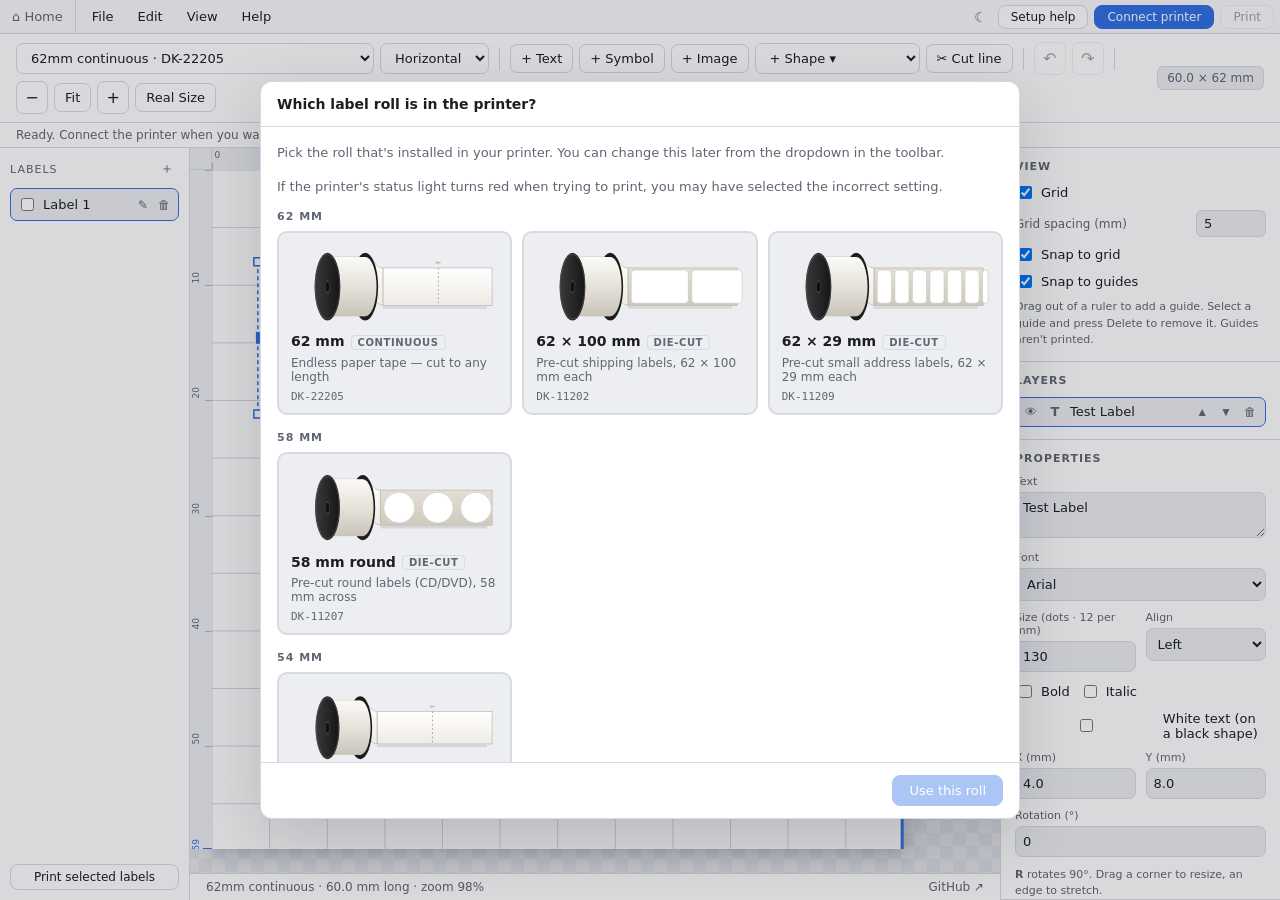
==== commit 0ab3f640: "add real-size zoom" ====
--- a/app.html
+++ b/app.html
@@ -50,6 +50,7 @@
         <button data-action="zoom-in">Zoom in</button>
         <button data-action="zoom-out">Zoom out</button>
         <button data-action="zoom-fit">Fit label to window</button>
+        <button data-action="toggle-real-size" data-check="realSize"><span class="tick">✓</span>Real Size</button>
         <div class="mdiv"></div>
         <button data-action="toggle-theme" data-check="dark"><span class="tick">✓</span>Dark theme</button>
       </div>
@@ -102,6 +103,7 @@
       <button id="zoom-out" class="ctl icon" title="Zoom out">−</button>
       <button id="zoom-fit" class="ctl" title="Fit the label to the window">Fit</button>
       <button id="zoom-in" class="ctl icon" title="Zoom in">+</button>
+      <button id="real-size" class="ctl toggle" title="Show the label at roughly its printed size (assumes a 96 dpi display). Click again to go back.">Real Size</button>
     </div>
     <div class="conn">
       <span id="dims-badge" class="badge" title="Label size: length × tape width"></span>
--- a/style.css
+++ b/style.css
@@ -61,6 +61,7 @@
 .ctl.icon { width: 32px; text-align: center; font-size: 16px; padding: 6px 0; }
 .ctl.accent { border-color: var(--accent); color: var(--accent); }
 .ctl.accent:hover { background: var(--accent); color: var(--accent-text); }
+.ctl.toggle.on { background: var(--accent); border-color: var(--accent); color: var(--accent-text); }
 select.ctl { cursor: pointer; }
 
 .btn {
